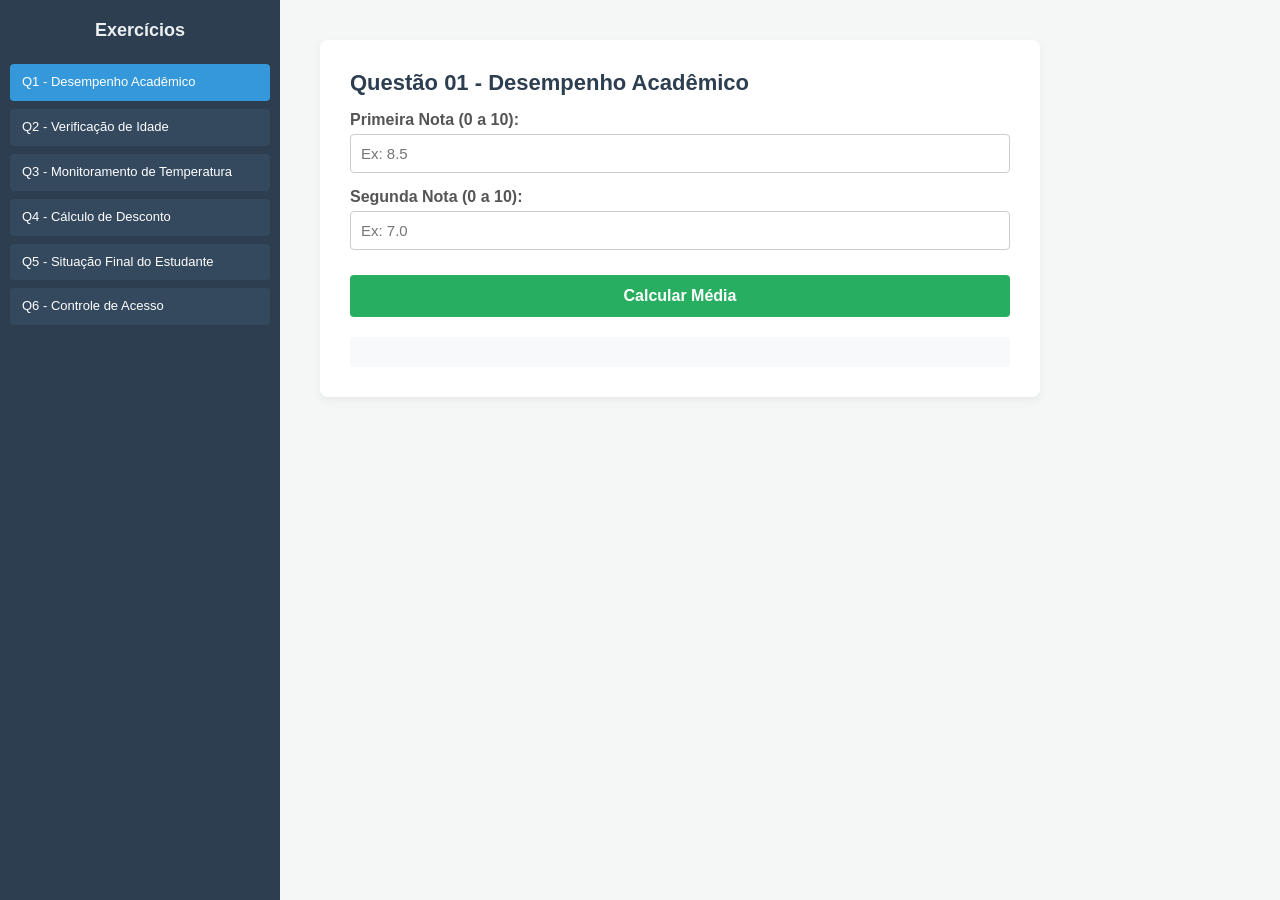
==== Lista-JS-Básico/index.html @ dd5b3f74 "Add files via upload" ====
<!DOCTYPE html>
<html lang="pt-BR">
<head>
    <meta charset="UTF-8">
    <meta name="viewport" content="width=device-width, initial-scale=1.0">
    <title>Painel de Exercícios - JavaScript</title>
    <style>
        * {
            box-sizing: border-box;
            margin: 0;
            padding: 0;
            font-family: Arial, sans-serif;
        }

        body {
            display: flex;
            min-height: 100vh;
            background-color: #f4f7f6;
        }

        /* Menu Lateral */
        nav {
            width: 280px;
            background-color: #2c3e50;
            color: white;
            padding: 20px 10px;
            display: flex;
            flex-direction: column;
            gap: 8px;
            max-height: 100vh;
            overflow-y: auto;
        }

        nav h2 {
            font-size: 18px;
            margin-bottom: 15px;
            text-align: center;
            color: #ecf0f1;
        }

        .btn-nav {
            background-color: #34495e;
            color: white;
            border: none;
            padding: 10px 12px;
            text-align: left;
            border-radius: 4px;
            cursor: pointer;
            font-size: 13px;
            transition: 0.2s;
            line-height: 1.3;
        }

        .btn-nav:hover, .btn-nav.ativo {
            background-color: #3498db;
        }

        /* Área de Conteúdo */
        main {
            flex: 1;
            padding: 40px;
            max-width: 800px;
        }

        /* Cartões de Exercícios */
        .card-questao {
            background: white;
            padding: 30px;
            border-radius: 8px;
            box-shadow: 0 4px 10px rgba(0,0,0,0.05);
            display: none;
        }

        .card-questao.ativa {
            display: block;
        }

        .card-questao h1 {
            font-size: 22px;
            color: #2c3e50;
            margin-bottom: 15px;
        }

        /* Formatação Geral dos Formulários */
        .campo {
            margin-bottom: 15px;
        }

        label {
            display: block;
            margin-bottom: 5px;
            font-weight: bold;
            color: #555;
        }

        input {
            width: 100%;
            padding: 10px;
            border: 1px solid #ccc;
            border-radius: 4px;
            font-size: 15px;
        }

        button.btn-acao {
            background-color: #27ae60;
            color: white;
            border: none;
            padding: 12px;
            width: 100%;
            border-radius: 4px;
            font-size: 16px;
            font-weight: bold;
            cursor: pointer;
            margin-top: 10px;
        }

        button.btn-acao:hover {
            background-color: #219150;
        }

        .resultado {
            margin-top: 20px;
            padding: 15px;
            background-color: #f8f9fa;
            border-radius: 4px;
            font-weight: bold;
            font-size: 16px;
        }
    </style>
</head>
<body>

    <!-- Menu Lateral -->
    <nav>
        <h2>Exercícios</h2>
        <button class="btn-nav ativo" onclick="mostrarQuestao('q1', this)">Q1 - Desempenho Acadêmico</button>
        <button class="btn-nav" onclick="mostrarQuestao('q2', this)">Q2 - Verificação de Idade</button>
        <button class="btn-nav" onclick="mostrarQuestao('q3', this)">Q3 - Monitoramento de Temperatura</button>
        <button class="btn-nav" onclick="mostrarQuestao('q4', this)">Q4 - Cálculo de Desconto</button>
        <button class="btn-nav" onclick="mostrarQuestao('q5', this)">Q5 - Situação Final do Estudante</button>
        <button class="btn-nav" onclick="mostrarQuestao('q6', this)">Q6 - Controle de Acesso</button>
    
    
    
    
    
    
    
    
    
    
    
    
    
    
    
    
    
    
    
    
    
    
    
    
    </nav>

    <!-- Área Principal -->
    <main id="conteudo-principal">

        <!-- QUESTÃO 01 -->
        <section id="q1" class="card-questao ativa">
            <h1>Questão 01 - Desempenho Acadêmico</h1>
            
            <div class="campo">
                <label for="nota1">Primeira Nota (0 a 10):</label>
                <input id="nota1" type="number" step="0.1" min="0" max="10" placeholder="Ex: 8.5">
            </div>

            <div class="campo">
                <label for="nota2">Segunda Nota (0 a 10):</label>
                <input id="nota2" type="number" step="0.1" min="0" max="10" placeholder="Ex: 7.0">
            </div>

            <button id="btnCalcular" class="btn-acao">Calcular Média</button>

            <p id="resultado" class="resultado"></p>
        </section>

        <!-- QUESTÃO 02 -->
        <section id="q2" class="card-questao">
            <h1>Questão 02 - Verificação de Idade</h1>
            
            <div class="campo">
                <label for="idade">Idade (0 a 120 anos):</label>
                <input id="idade" type="number" min="0" max="120" placeholder="Ex: 25">
            </div>

            <button id="verificar" class="btn-acao">Verificar Idade</button>

            <p id="mensagem" class="resultado"></p>
        </section>
        
        <!-- QUESTÃO 03 -->
        <section id="q3" class="card-questao">
            <h1>Questão 03 - Monitoramento de Temperatura</h1>
            
            <div class="campo">
                <label for="temperatura">Temperatura Atual (°C):</label>
                <input id="temperatura" type="number" placeholder="Ex: 28">
            </div>

            <button id="analisar" class="btn-acao">Analisar Temperatura</button>

            <div id="alerta" class="resultado"></div>
        </section>

        <!-- QUESTÃO 04 -->
        <section id="q4" class="card-questao">
            <h1>Questão 04 - Cálculo de Desconto</h1>
            
            <div class="campo">
                <label for="valorCompra">Valor da Compra (R$):</label>
                <input id="valorCompra" type="number" step="0.01" placeholder="Ex: 250.00">
            </div>

            <button id="calcular" class="btn-acao">Calcular Desconto</button>

            <p id="resultado" class="resultado"></p>
        </section>

        <!-- QUESTÃO 05 -->
        <section id="q5" class="card-questao">
            <h1>Questão 05 - Situação Final do Estudante</h1>
            
            <div class="campo">
                <label for="media">Média do Estudante (0 a 10):</label>
                <input id="media" type="number" step="0.1" min="0" max="10" placeholder="Ex: 7.5">
            </div>

            <button id="verificar" class="btn-acao">Verificar Situação</button>

            <h3 id="situacao" class="resultado"></h3>
        </section>

        <!-- QUESTÃO 06 -->
        <section id="q6" class="card-questao">
            <h1>Questão 06 - Controle de Acesso</h1>
            
            <div class="campo">
                <label for="nome">Nome do Funcionário:</label>
                <input id="nome" type="text" placeholder="Digite seu nome">
            </div>

            <div class="campo">
                <label for="idade">Idade (0 a 120 anos):</label>
                <input id="idade" type="number" min="0" max="120" placeholder="Digite sua idade">
            </div>

            <button id="acessar" class="btn-acao">Verificar Acesso</button>

            <p id="resultado" class="resultado"></p>
        </section>

    </main>

    <script src="script.js"></script>
</body>
</html>
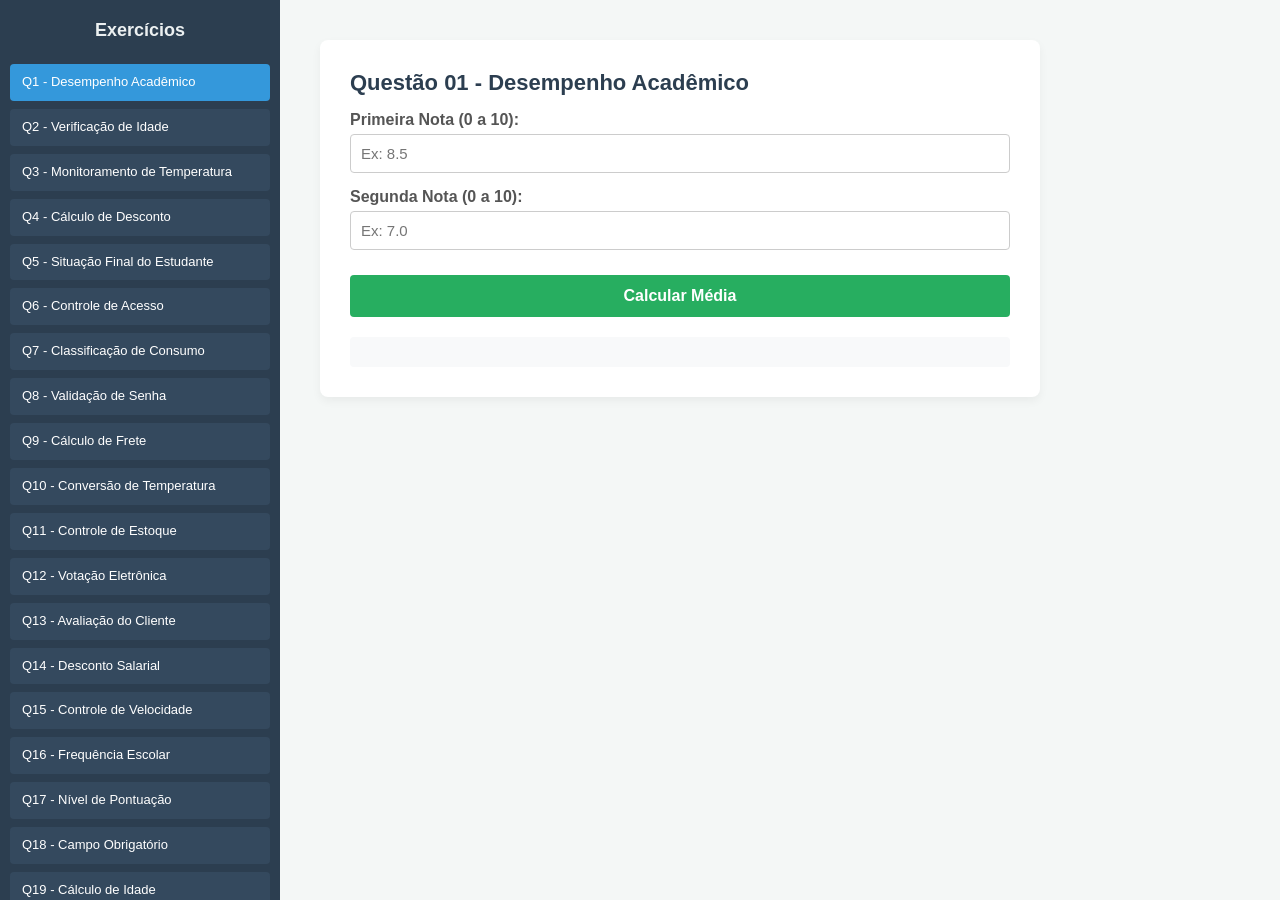
==== commit 178d041b: "Atualização Q20 ate Q30" ====
--- a/Lista-JS-Básico/index.html
+++ b/Lista-JS-Básico/index.html
@@ -139,30 +139,30 @@
         <button class="btn-nav" onclick="mostrarQuestao('q4', this)">Q4 - Cálculo de Desconto</button>
         <button class="btn-nav" onclick="mostrarQuestao('q5', this)">Q5 - Situação Final do Estudante</button>
         <button class="btn-nav" onclick="mostrarQuestao('q6', this)">Q6 - Controle de Acesso</button>
-    
-    
-    
-    
-    
-    
-    
-    
-    
-    
-    
-    
-    
-    
-    
-    
-    
-    
-    
-    
-    
-    
-    
-    
+        <button class="btn-nav" onclick="mostrarQuestao('q7', this)">Q7 - Classificação de Consumo</button>
+        <button class="btn-nav" onclick="mostrarQuestao('q8', this)">Q8 - Validação de Senha</button>
+        <button class="btn-nav" onclick="mostrarQuestao('q9', this)">Q9 - Cálculo de Frete</button>
+        <button class="btn-nav" onclick="mostrarQuestao('q10', this)">Q10 - Conversão de Temperatura</button>
+        <button class="btn-nav" onclick="mostrarQuestao('q11', this)">Q11 - Controle de Estoque</button>
+        <button class="btn-nav" onclick="mostrarQuestao('q12', this)">Q12 - Votação Eletrônica</button>
+        <button class="btn-nav" onclick="mostrarQuestao('q13', this)">Q13 - Avaliação do Cliente</button>
+        <button class="btn-nav" onclick="mostrarQuestao('q14', this)">Q14 - Desconto Salarial</button>
+        <button class="btn-nav" onclick="mostrarQuestao('q15', this)">Q15 - Controle de Velocidade</button>
+        <button class="btn-nav" onclick="mostrarQuestao('q16', this)">Q16 - Frequência Escolar</button>
+        <button class="btn-nav" onclick="mostrarQuestao('q17', this)">Q17 - Nível de Pontuação</button>
+        <button class="btn-nav" onclick="mostrarQuestao('q18', this)">Q18 - Campo Obrigatório</button>
+        <button class="btn-nav" onclick="mostrarQuestao('q19', this)">Q19 - Cálculo de Idade</button>
+        <button class="btn-nav" onclick="mostrarQuestao('q20', this)">Q20 - Semáforo Virtual</button>
+        <button class="btn-nav" onclick="mostrarQuestao('q21', this)">Q21 - Modo Claro / Escuro</button>
+        <button class="btn-nav" onclick="mostrarQuestao('q22', this)">Q22 - Saudação por Período</button>
+        <button class="btn-nav" onclick="mostrarQuestao('q23', this)">Q23 - Cálculo de IMC</button>
+        <button class="btn-nav" onclick="mostrarQuestao('q24', this)">Q24 - Horário da Biblioteca</button>
+        <button class="btn-nav" onclick="mostrarQuestao('q25', this)">Q25 - Média e Situação</button>
+        <button class="btn-nav" onclick="mostrarQuestao('q26', this)">Q26 - Total da Compra e Frete</button>
+        <button class="btn-nav" onclick="mostrarQuestao('q27', this)">Q27 - Nível de Bateria</button>
+        <button class="btn-nav" onclick="mostrarQuestao('q28', this)">Q28 - Validação de Inscrição</button>
+        <button class="btn-nav" onclick="mostrarQuestao('q29', this)">Q29 - Status de Estoque</button>
+        <button class="btn-nav" onclick="mostrarQuestao('q30', this)">Q30 - Análise de Crédito</button>
     </nav>
 
     <!-- Área Principal -->
@@ -262,8 +262,311 @@
             <p id="resultado" class="resultado"></p>
         </section>
 
+        <!-- QUESTÃO 07 -->
+        <section id="q7" class="card-questao">
+            <h1>Questão 07 - Classificação de Consumo de Energia</h1>
+            
+            <div class="campo">
+                <label for="consumo">Consumo Mensal (kWh):</label>
+                <input id="consumo" type="number" min="0" max="5000" placeholder="Ex: 150">
+            </div>
+
+            <button id="classificar" class="btn-acao">Classificar Consumo</button>
+
+            <p id="resultado" class="resultado"></p>
+        </section>
+
+        <!-- QUESTÃO 08 -->
+        <section id="q8" class="card-questao">
+            <h1>Questão 08 - Validação de Senha</h1>
+            
+            <div class="campo">
+                <label for="senha">Digite a Senha (mínimo 8 caracteres):</label>
+                <div style="display: flex; gap: 8px;">
+                    <input id="senha" type="password" placeholder="Digite sua senha">
+                    <button id="btnToggleSenha" type="button" style="padding: 0 15px; cursor: pointer; white-space: nowrap; border: 1px solid #ccc; border-radius: 4px; background: #eee;">Mostrar</button>
+                </div>
+            </div>
+
+            <button id="validar" class="btn-acao">Validar Senha</button>
+
+            <p id="resultado" class="resultado"></p>
+        </section>
+
+        <!-- QUESTÃO 09 -->
+        <section id="q9" class="card-questao">
+            <h1>Questão 09 - Cálculo de Frete</h1>
+            
+            <div class="campo">
+                <label for="compra">Valor da Compra (R$):</label>
+                <input id="compra" type="number" step="0.01" min="0" placeholder="Ex: 180.00">
+            </div>
+
+            <button id="frete" class="btn-acao">Calcular</button>
+
+            <p id="resultado" class="resultado"></p>
+        </section>
+
+        <!-- QUESTÃO 10 -->
+        <section id="q10" class="card-questao">
+            <h1>Questão 10 - Conversão de Temperatura</h1>
+            
+            <div class="campo">
+                <label for="celsius">Temperatura em Celsius (°C):</label>
+                <input id="celsius" type="number" step="0.1" min="-100" max="100" placeholder="Ex: 31">
+            </div>
+
+            <button id="converter" class="btn-acao">Converter</button>
+
+            <p id="resultado" class="resultado"></p>
+        </section>
+
+        <!-- QUESTÃO 11 -->
+        <section id="q11" class="card-questao">
+            <h1>Questão 11 - Controle de Estoque</h1>
+            
+            <div class="campo">
+                <label for="estoque">Quantidade em Estoque:</label>
+                <input id="estoque" type="number" min="0" max="100000" placeholder="Ex: 8">
+            </div>
+
+            <button id="verificar" class="btn-acao">Verificar Estoque</button>
+
+            <div id="resultado" class="resultado"></div>
+        </section>
+
+        <!-- QUESTÃO 12 -->
+        <section id="q12" class="card-questao">
+            <h1>Questão 12 - Votação Eletrônica</h1>
+            
+            <div class="campo">
+                <label for="idade">Idade do Eleitor (0 a 120 anos):</label>
+                <input id="idade" type="number" min="0" max="120" placeholder="Ex: 18">
+            </div>
+
+            <button id="participar" class="btn-acao">Verificar</button>
+
+            <p id="resultado" class="resultado"></p>
+        </section>
+
+        <!-- QUESTÃO 13 -->
+        <section id="q13" class="card-questao">
+            <h1>Questão 13 - Avaliação do Cliente</h1>
+            
+            <div class="campo">
+                <label for="nota">Nota do Cliente (1 a 5):</label>
+                <input id="nota" type="number" min="1" max="5" placeholder="Digite uma nota de 1 a 5">
+            </div>
+
+            <button id="avaliar" class="btn-acao">Enviar Avaliação</button>
+
+            <p id="resultado" class="resultado"></p>
+        </section>
+
+        <!-- QUESTÃO 14 -->
+        <section id="q14" class="card-questao">
+            <h1>Questão 14 - Cálculo Salarial com Desconto</h1>
+            <div class="campo">
+                <label for="salario">Salário Bruto (R$):</label>
+                <input id="salario" type="number" step="0.01" min="0" placeholder="Ex: 3000.00">
+            </div>
+            <button id="calcular" class="btn-acao">Calcular Salário</button>
+            <p id="resultado" class="resultado"></p>
+        </section>
+
+        <!-- QUESTÃO 15 -->
+        <section id="q15" class="card-questao">
+            <h1>Questão 15 - Monitoramento de Velocidade</h1>
+            <div class="campo">
+                <label for="velocidade">Velocidade (km/h):</label>
+                <input id="velocidade" type="number" min="0" max="300" placeholder="Ex: 65">
+            </div>
+            <button id="verificar" class="btn-acao">Verificar Velocidade</button>
+            <p id="resultado" class="resultado"></p>
+        </section>
+
+        <!-- QUESTÃO 16 -->
+        <section id="q16" class="card-questao">
+            <h1>Questão 16 - Verificação de Frequência Escolar</h1>
+            <div class="campo">
+                <label for="frequencia">Frequência (%):</label>
+                <input id="frequencia" type="number" min="0" max="100" placeholder="Ex: 80">
+            </div>
+            <button id="verificar" class="btn-acao">Verificar Frequência</button>
+            <p id="resultado" class="resultado"></p>
+        </section>
+
+        <!-- QUESTÃO 17 -->
+        <section id="q17" class="card-questao">
+            <h1>Questão 17 - Classificação de Pontuação</h1>
+            <div class="campo">
+                <label for="pontuacao">Pontuação (0 a 100):</label>
+                <input id="pontuacao" type="number" min="0" max="100" placeholder="Ex: 75">
+            </div>
+            <button id="classificar" class="btn-acao">Classificar</button>
+            <p id="resultado" class="resultado"></p>
+        </section>
+
+        <!-- QUESTÃO 18 -->
+        <section id="q18" class="card-questao">
+            <h1>Questão 18 - Validação de Campo Obrigatório</h1>
+            <div class="campo">
+                <label for="nome">Nome Completo:</label>
+                <input id="nome" type="text" placeholder="Digite seu nome">
+            </div>
+            <button id="enviar" class="btn-acao">Enviar</button>
+            <p id="mensagem" class="resultado"></p>
+        </section>
+
+        <!-- QUESTÃO 19 -->
+        <section id="q19" class="card-questao">
+            <h1>Questão 19 - Cálculo de Idade e Maioridade</h1>
+            <div class="campo">
+                <label for="anoNascimento">Ano de Nascimento:</label>
+                <input id="anoNascimento" type="number" min="1900" max="2026" placeholder="Ex: 2005">
+            </div>
+            <button id="calcular" class="btn-acao">Calcular Idade</button>
+            <p id="resultado" class="resultado"></p>
+        </section>
+
+        <!-- QUESTÃO 20 -->
+        <section id="q20" class="card-questao">
+            <h1>Questão 20 - Semáforo Virtual</h1>
+            <div style="display: flex; gap: 10px; margin-bottom: 15px;">
+                <button id="vermelho" class="btn-acao" style="background-color: #c0392b;">Vermelho</button>
+                <button id="amarelo" class="btn-acao" style="background-color: #f39c12;">Amarelo</button>
+                <button id="verde" class="btn-acao" style="background-color: #27ae60;">Verde</button>
+            </div>
+            <p id="orientacao" class="resultado"></p>
+        </section>
+
+        <!-- QUESTÃO 21 -->
+        <section id="q21" class="card-questao">
+            <h1>Questão 21 - Alternador de Tema</h1>
+            <button id="tema" class="btn-acao">Alterar Tema</button>
+            <div id="pagina" style="margin-top: 15px; padding: 20px; border-radius: 8px; border: 1px solid #ccc;">
+                <h3>Conteúdo da página</h3>
+                <p>Este painel pode alternar entre o modo claro e o modo escuro.</p>
+            </div>
+        </section>
+
+        <!-- QUESTÃO 22 -->
+        <section id="q22" class="card-questao">
+            <h1>Questão 22 - Saudação por Período do Dia</h1>
+            <div class="campo">
+                <label for="periodo">Selecione o Período:</label>
+                <select id="periodo" style="padding: 8px; border-radius: 4px; border: 1px solid #ccc; width: 100%;">
+                    <option value="manha">Manhã</option>
+                    <option value="tarde">Tarde</option>
+                    <option value="noite">Noite</option>
+                </select>
+            </div>
+            <button id="mensagem" class="btn-acao">Exibir Mensagem</button>
+            <p id="resultado" class="resultado"></p>
+        </section>
+
+        <!-- QUESTÃO 23 -->
+        <section id="q23" class="card-questao">
+            <h1>Questão 23 - Cálculo de IMC</h1>
+            <div class="campo">
+                <label for="peso">Peso (kg):</label>
+                <input id="peso" type="number" step="0.1" min="0" max="300" placeholder="Ex: 70.5">
+            </div>
+            <div class="campo">
+                <label for="altura">Altura (m):</label>
+                <input id="altura" type="number" step="0.01" min="0" max="2.5" placeholder="Ex: 1.75">
+            </div>
+            <button id="calcular" class="btn-acao">Calcular IMC</button>
+            <p id="resultado" class="resultado"></p>
+        </section>
+
+        <!-- QUESTÃO 24 -->
+        <section id="q24" class="card-questao">
+            <h1>Questão 24 - Horário da Biblioteca</h1>
+            <div class="campo">
+                <label for="horario">Horário Atual (0 às 23h):</label>
+                <input id="horario" type="number" min="0" max="23" placeholder="Ex: 14">
+            </div>
+            <button id="verificar" class="btn-acao">Verificar Horário</button>
+            <p id="resultado" class="resultado"></p>
+        </section>
+
+        <!-- QUESTÃO 25 -->
+        <section id="q25" class="card-questao">
+            <h1>Questão 25 - Média e Situação Escolar</h1>
+            <div class="campo">
+                <label for="media">Média do Aluno (0 a 10):</label>
+                <input id="media" type="number" step="0.1" min="0" max="10" placeholder="Ex: 6.5">
+            </div>
+            <button id="verificar" class="btn-acao">Verificar</button>
+            <p id="resultado" class="resultado"></p>
+        </section>
+
+        <!-- QUESTÃO 26 -->
+        <section id="q26" class="card-questao">
+            <h1>Questão 26 - Total da Compra e Frete</h1>
+            <div class="campo">
+                <label for="preco">Preço Unitário (R$):</label>
+                <input id="preco" type="number" step="0.01" min="0" placeholder="Ex: 50.00">
+            </div>
+            <div class="campo">
+                <label for="quantidade">Quantidade:</label>
+                <input id="quantidade" type="number" min="1" placeholder="Ex: 6">
+            </div>
+            <button id="calcular" class="btn-acao">Calcular Total</button>
+            <p id="resultado" class="resultado"></p>
+        </section>
+
+        <!-- QUESTÃO 27 -->
+        <section id="q27" class="card-questao">
+            <h1>Questão 27 - Nível de Bateria</h1>
+            <div class="campo">
+                <label for="bateria">Nível de Bateria (%):</label>
+                <input id="bateria" type="number" min="0" max="100" placeholder="Ex: 45">
+            </div>
+            <button id="verificar" class="btn-acao">Verificar Bateria</button>
+            <div id="resultado" class="resultado"></div>
+        </section>
+
+        <!-- QUESTÃO 28 -->
+        <section id="q28" class="card-questao">
+            <h1>Questão 28 - Formulário de Inscrição</h1>
+            <div class="campo">
+                <label for="nome">Nome:</label>
+                <input id="nome" type="text" placeholder="Digite seu nome">
+            </div>
+            <div class="campo">
+                <label for="email">E-mail:</label>
+                <input id="email" type="email" placeholder="Digite seu e-mail">
+            </div>
+            <button id="cadastrar" class="btn-acao">Cadastrar</button>
+            <p id="resultado" class="resultado"></p>
+        </section>
+
+        <!-- QUESTÃO 29 -->
+        <section id="q29" class="card-questao">
+            <h1>Questão 29 - Classificação de Estoque</h1>
+            <div class="campo">
+                <label for="quantidade">Quantidade em Estoque:</label>
+                <input id="quantidade" type="number" min="0" placeholder="Ex: 3">
+            </div>
+            <button id="classificar" class="btn-acao">Classificar Produto</button>
+            <h3 id="resultado" class="resultado"></h3>
+        </section>
+
+        <!-- QUESTÃO 30 -->
+        <section id="q30" class="card-questao">
+            <h1>Questão 30 - Análise Inicial de Crédito</h1>
+            <div class="campo">
+                <label for="renda">Renda Mensal (R$):</label>
+                <input id="renda" type="number" step="0.01" min="0" placeholder="Ex: 3500.00">
+            </div>
+            <button id="analisar" class="btn-acao">Analisar Crédito</button>
+            <div id="resultado" class="resultado"></div>
+        </section>
+
     </main>
 
     <script src="script.js"></script>
 </body>
-</html>+</html>
